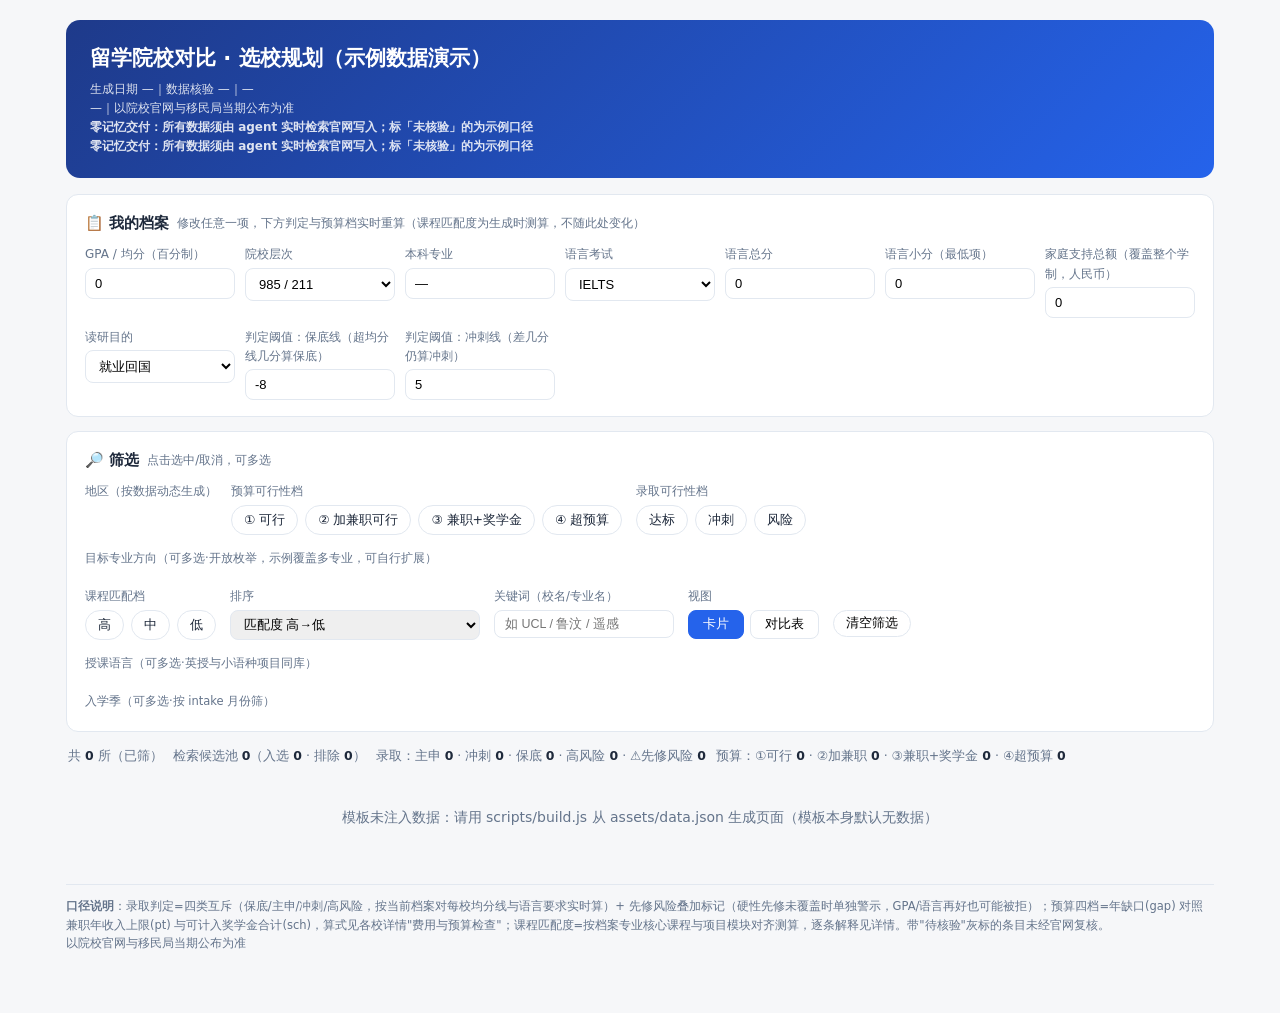
==== assets/template.html @ 56c284ad "Initial release: study-abroad-planner skill (UAE reference case, static snapshot delivery)" ====
<!DOCTYPE html>
<html lang="zh-CN">
<head>
<meta charset="UTF-8">
<meta name="viewport" content="width=device-width, initial-scale=1.0">
<title>留学院校对比 · 选校规划</title>
<style>
:root{--bg:#f6f7f9;--card:#ffffff;--ink:#1e293b;--sub:#64748b;--line:#e2e8f0;--blue:#2563eb;--green:#16a34a;--amber:#d97706;--red:#dc2626;--orange:#ea580c;--gray:#6b7280}
*{box-sizing:border-box;margin:0;padding:0}
body{font-family:system-ui,-apple-system,"Segoe UI","Microsoft YaHei",sans-serif;background:var(--bg);color:var(--ink);font-size:14px;line-height:1.6}
.wrap{max-width:1180px;margin:0 auto;padding:20px 16px 60px}
header{background:linear-gradient(135deg,#1e3a8a,#2563eb);color:#fff;border-radius:14px;padding:22px 24px;margin-bottom:16px}
header h1{font-size:21px;margin-bottom:4px}
header .meta{font-size:12px;opacity:.85}
.badge{display:inline-block;padding:1px 8px;border-radius:99px;font-size:11.5px;font-weight:600;line-height:1.7;white-space:nowrap}
.b-green{background:#dcfce7;color:#15803d}.b-blue{background:#dbeafe;color:#1d4ed8}.b-amber{background:#fef3c7;color:#b45309}.b-red{background:#fee2e2;color:#b91c1c}.b-orange{background:#ffedd5;color:#c2410c}.b-gray{background:#f1f5f9;color:#475569}.b-navy{background:#e0e7ff;color:#3730a3}
.card{background:var(--card);border:1px solid var(--line);border-radius:12px;padding:16px 18px;margin-bottom:14px}
h2{font-size:15px;margin-bottom:10px;display:flex;align-items:center;gap:8px}
h2 .hint{font-weight:400;font-size:12px;color:var(--sub)}
.grid{display:grid;gap:12px}
.pg{display:grid;grid-template-columns:repeat(auto-fit,minmax(150px,1fr));gap:10px}
.pg label{font-size:12px;color:var(--sub);display:block;margin-bottom:3px}
.pg input,.pg select{width:100%;padding:7px 9px;border:1px solid var(--line);border-radius:8px;font-size:13px;background:#fff}
.chips{display:flex;flex-wrap:wrap;gap:7px}
.chip{padding:4px 12px;border-radius:99px;border:1px solid var(--line);background:#fff;cursor:pointer;font-size:12.5px;user-select:none}
.chip.on{background:var(--blue);border-color:var(--blue);color:#fff}
.frow{display:flex;flex-wrap:wrap;gap:14px;align-items:flex-start}
.fblock{min-width:130px}
.fblock .fl{font-size:11.5px;color:var(--sub);margin-bottom:5px}
select.sort{padding:6px 9px;border:1px solid var(--line);border-radius:8px;font-size:12.5px}
input.q{padding:6px 10px;border:1px solid var(--line);border-radius:8px;font-size:12.5px;width:180px}
.stats{display:flex;flex-wrap:wrap;gap:10px;font-size:12.5px;color:var(--sub);margin:10px 2px}
.stats b{color:var(--ink)}
.sch{border:1px solid var(--line);border-radius:12px;background:#fff;margin-bottom:14px;overflow:hidden}
.sch-h{padding:14px 18px;cursor:pointer}
.sch-h:hover{background:#f8fafc}
.sch-top{display:flex;justify-content:space-between;align-items:flex-start;gap:10px}
.sch-name{font-size:15.5px;font-weight:700}
.sch-name .en{font-weight:400;font-size:12px;color:var(--sub);margin-left:6px}
.sch-prog{font-size:13px;color:#334155;margin-top:2px}
.sch-prog .en{color:var(--sub);font-size:12px}
.sch-badges{display:flex;flex-wrap:wrap;gap:6px;margin-top:8px;align-items:center}
.sch-facts{display:flex;flex-wrap:wrap;gap:8px 18px;margin-top:10px;font-size:12.5px;color:#475569}
.sch-facts b{color:var(--ink);font-weight:600}
.qs{font-size:11px;font-weight:700;background:#1e3a8a;color:#fff;border-radius:6px;padding:2px 7px;white-space:nowrap}
.warn-verify{font-size:11px;color:var(--gray);border:1px dashed var(--gray);border-radius:6px;padding:1px 7px}
.lnk{font-size:11.5px;color:var(--blue);text-decoration:none;border:1px solid #bfdbfe;border-radius:6px;padding:1px 7px;margin:2px 4px 2px 0;display:inline-block;background:#eff6ff;white-space:nowrap}
.lnk:hover{background:#dbeafe}
.srcmark{font-size:10.5px;color:#1d4ed8;background:#dbeafe;border-radius:4px;padding:0 4px;text-decoration:none;vertical-align:super}
.srcmark:hover{background:#bfdbfe}
.sch-d{display:none;border-top:1px solid var(--line);padding:6px 18px 16px;background:#fcfcfd}
.sch.open .sch-d{display:block}
.dsec{margin-top:12px}
.dsec h4{font-size:13px;color:var(--blue);margin-bottom:6px;padding-left:8px;border-left:3px solid var(--blue)}
.dsec ul{padding-left:18px;font-size:13px}
.dsec ul li{margin:3px 0}
.dsec p{font-size:13px}
.kv{display:grid;grid-template-columns:110px 1fr;gap:4px 10px;font-size:13px}
.kv .k{color:var(--sub)}
.match-line{font-size:12.5px;padding:4px 0;border-bottom:1px dashed var(--line)}
.match-line .t{display:inline-block;width:44px;font-weight:600}
.t-core{color:var(--green)}.t-bonus{color:var(--blue)}.t-gap{color:var(--red)}
.calc{background:#f8fafc;border:1px solid var(--line);border-radius:8px;padding:8px 12px;font-size:12.5px;font-family:ui-monospace,Consolas,monospace}
table.cmp{width:100%;border-collapse:collapse;font-size:12.5px;background:#fff}
table.cmp th,table.cmp td{border:1px solid var(--line);padding:7px 9px;text-align:left;vertical-align:top}
table.cmp th{background:#f1f5f9;font-size:12px;white-space:nowrap}
table.cmp tr:hover td{background:#f8fafc}
footer{margin-top:26px;font-size:11.5px;color:var(--sub);border-top:1px solid var(--line);padding-top:12px}
.viewbtns{display:flex;gap:6px}
.viewbtns button{padding:5px 14px;border:1px solid var(--line);background:#fff;border-radius:8px;cursor:pointer;font-size:12.5px}
.viewbtns button.on{background:var(--blue);color:#fff;border-color:var(--blue)}
#tblView{display:none}
.empty{padding:30px;text-align:center;color:var(--sub)}
@media print{.sch-d{display:block!important}.chips,.viewbtns,.pg{display:none}}
</style>
</head>
<body>
<div class="wrap">

<header>
  <h1>留学院校对比 · 选校规划（示例数据演示）</h1>
  <div class="meta" id="metaLine"></div>
</header>

<!-- ═══ 我的档案（可编辑，改完实时重算判定） ═══ -->
<div class="card">
  <h2>📋 我的档案 <span class="hint">修改任意一项，下方判定与预算档实时重算（课程匹配度为生成时测算，不随此处变化）</span></h2>
  <div class="pg">
    <div><label>GPA / 均分（百分制）</label><input type="number" id="fGpa" step="0.5"></div>
    <div><label>院校层次</label><select id="fTier"><option value="tier1">985 / 211</option><option value="tier2">双非 / 普通本科</option></select></div>
    <div><label>本科专业</label><input id="fMajor"></div>
    <div><label>语言考试</label><select id="fLangTest"><option>IELTS</option><option>TOEFL</option></select></div>
    <div><label>语言总分</label><input type="number" id="fLang" step="0.5"></div>
    <div><label>语言小分（最低项）</label><input type="number" id="fLangMin" step="0.5"></div>
    <div><label>家庭支持总额（覆盖整个学制，人民币）</label><input type="number" id="fBudget" step="10000"></div>
    <div><label>读研目的</label><select id="fGoal"><option>就业回国</option><option>留当地工作</option><option>移民</option><option>读博跳板</option></select></div>
  </div>
</div>

<!-- ═══ 筛选器 ═══ -->
<div class="card">
  <h2>🔎 筛选 <span class="hint">点击选中/取消，可多选</span></h2>
  <div class="frow">
    <div class="fblock"><div class="fl">地区（按数据动态生成）</div><div class="chips" id="cRegion"></div></div>
    <div class="fblock"><div class="fl">预算可行性档</div><div class="chips" id="cBudget"></div></div>
    <div class="fblock"><div class="fl">录取可行性档</div><div class="chips" id="cAdmit"></div></div>
    <div class="fblock" style="flex:1 1 100%"><div class="fl">目标专业方向（可多选·开放枚举，示例覆盖多专业，可自行扩展）</div><div class="chips" id="cField"></div></div>
    <div class="fblock"><div class="fl">课程匹配档</div><div class="chips" id="cMatch"></div></div>
    <div class="fblock"><div class="fl">排序</div>
      <select class="sort" id="fSort">
        <option value="match">匹配度 高→低</option>
        <option value="admit">志愿顺序 保底→主申→冲刺→高风险</option>
        <option value="budget">预算档 ①→④（省钱优先）</option>
        <option value="cost">全学制总花费 低→高</option>
        <option value="qs">QS 排名 高→低</option>
        <option value="pt">兼职收入上限 高→低</option>
        <option value="sch">可计入奖学金上限 高→低</option>
      </select>
    </div>
    <div class="fblock"><div class="fl">关键词（校名/专业名）</div><input class="q" id="fQ" placeholder="如 UCL / 鲁汶 / 遥感"></div>
    <div class="fblock"><div class="fl">视图</div><div class="viewbtns"><button id="vCard" class="on">卡片</button><button id="vTable">对比表</button></div></div>
    <div class="fblock"><div class="fl">&nbsp;</div><button class="chip" id="fReset">清空筛选</button></div>
  </div>
</div>

<div class="stats" id="stats"></div>

<!-- ═══ 卡片视图 ═══ -->
<div id="cardView"></div>
<!-- ═══ 表格视图 ═══ -->
<div id="tblView" style="overflow-x:auto"></div>
<!-- ═══ 排除清单（穷举留痕，回答"为什么没有 XX 学校"）═══ -->
<div class="card" id="exclCard" style="display:none;margin-top:14px">
  <h2>🚫 排除清单（<span id="exclCount">0</span> 条）<span class="hint">穷举检索中已核验但不符合条件的项目 —— 逐条给出理由与官方来源，回答「为什么没有 XX 学校 / XX 专业」</span>
    <button class="chip" id="exclToggle" style="float:right;margin-left:8px">收起</button></h2>
  <div id="exclBody" style="overflow-x:auto"></div>
</div>

<footer id="foot"></footer>
</div>

<script>
/* ══════════════════════════════════════════════════════════════
   模板使用说明（study-abroad-planner 技能）：
   1. 只需替换下方 PROFILE 与 DATA 两个常量（META 视情况更新）。
   2. DATA 元素结构见技能 references/data-schema.md，字段名不可改。
   3. match.score / match.tier / match.explanations 由生成方按
      course-matching.md 规则算好后写入，本页不重算。
   4. 录取三档判定、预算四档判定由本页 JS 按 data-schema.md 规则
      实时重算，字段缺失会静默跳过该条判定，生成时务必填全。
   ══════════════════════════════════════════════════════════════ */
</script>

<!-- ② 数据载荷占位块（build.js 注入生成；与说明块相互独立） -->
<script id="payload" type="application/json">{}</script>
<script>
/* ═══ 数据由 scripts/build.js 注入到上面的 #payload ═══
   模板本身不含任何数据（DATA 默认为空数组），避免"照抄旧数据"和"脚本锚点依赖"两类问题。
   build.js 会在注入前自行校验：data 非空、必填字段完整、verifiedDate 齐备、链接覆盖。   */
const P = (function(){try{return JSON.parse(document.getElementById('payload').textContent||'{}')}catch(e){return{}}})();
const META = Object.assign({
  generatedDate:'—', verifiedDateRange:'—', fxNote:'—', qsNote:'—',
  disclaimer:'以院校官网与移民局当期公布为准',
  zeroMemoryPolicy:'零记忆交付：所有数据须由 agent 实时检索官网写入；标「未核验」的为示例口径'
}, P.meta||{});
const PROFILE = Object.assign({
  name:'—', gpa:{value:0,scale:'百分制加权',schoolTier:'tier1'}, major:'—',
  language:{test:'IELTS',overall:0,min:0}, budget:{cnyTotal:0}, goal:'就业回国'
}, P.profile||{});
const DATA = P.data || [];
const SCHOOL_LINKS = P.schoolLinks || {};
const REGION_LINKS = P.regionLinks || {};
const EXCLUSIONS = P.exclusions || [];
function linksHTML(d){const L=SCHOOL_LINKS[d.id]||{};const R=REGION_LINKS[d.region]||[];
  const a=[];if(L.program)a.push(`<a class="lnk" target="_blank" rel="noopener" onclick="event.stopPropagation()" href="${esc(L.program)}">专业官网 ↗</a>`);
  if(L.admissions)a.push(`<a class="lnk" target="_blank" rel="noopener" onclick="event.stopPropagation()" href="${esc(L.admissions)}">招生入口 ↗</a>`);
  const r=R.map(x=>`<a class="lnk" target="_blank" rel="noopener" onclick="event.stopPropagation()" href="${esc(x[1])}">${esc(x[0])} ↗</a>`).join(" ");
  return a.join(" ")+(a.length&&r?"<br>":"")+r}

/* ═══ 判定规则（与 references/data-schema.md 口径一致） ═══ */
function langReq(s){const l=s.entryReq&&s.entryReq.language;if(!l)return null;
  if(PROFILE.language.test==="IELTS"&&l.ielts)return l.ielts;
  if(PROFILE.language.test==="TOEFL"&&l.toefl)return{overall:l.toefl.overall,min:l.toefl.overall?null:null};
  return l.ielts||null}
/* 判定阈值（可调）：均分线是"最低门槛"而非"录取线"，超线并不等于稳录。
   保底要超线更多才算稳，故 safeGap 默认 -8；用户偏好保守/激进时调整此常量即可。 */
/* 判定阈值：默认值可在 payload.meta.thresholds 覆盖，页面顶部也可手动调整
   safeGap = 超均分线多少分算「保底」；reachGap = 差多少分仍算「冲刺」 */
const TH=Object.assign({safeGap:-8,mainHi:0.5,reachGap:5,reachLang:1},(META.thresholds||{}));
function admitVerdict(s){const r=s.entryReq;if(!r||!r.gpaTier)return null;
  const line=parseFloat(PROFILE.gpa.schoolTier==="tier1"?r.gpaTier.tier1:r.gpaTier.tier2)||85;
  const gpaGap=line-PROFILE.gpa.value;
  const rq=langReq(s);let langGap=0;
  if(rq&&rq.overall!=null){langGap=Math.max(langGap,(rq.overall-PROFILE.language.overall));
    if(rq.min!=null)langGap=Math.max(langGap,rq.min-PROFILE.language.min)}
  let cls;
  if(gpaGap<=TH.safeGap&&langGap<=0)cls="保底";
  else if(gpaGap<=0&&langGap<=TH.mainHi)cls="主申";
  else if(gpaGap<=TH.reachGap||langGap<=TH.reachLang)cls="冲刺";
  else cls="高风险";
  const risk=(r.prereqHard===true)||((s.match&&s.match.explanations)||[]).some(e=>e.type==="先修风险");
  const star=(r.language&&r.language.langClass===true&&langGap>0&&langGap<=0.5);
  return{cls,risk,star,gpaLine:line,gpaGap,langGap}}
/* 预算口径：家庭支持通常是「总额」而不是「每年」——必须按学制年限折算全周期总花费。
   totalCost = (学费 + 生活费)/年 × 学制年数
   可计入收入 = 兼职年收入上限 × 学制年数 + 可计入奖学金
   gap = totalCost − 预算总额；四档按 gap 与「可计入收入」比较。
   兼容：若档案只给了 cnyPerYear，则按 总额 = cnyPerYear × 学制年数 折算。 */
function yearsOf(s){const m=String((s&&s.duration)||"").match(/(\d+(?:\.\d+)?)\s*年/);return m?parseFloat(m[1]):1}
function budgetCapOf(s){const bg=PROFILE.budget||{};
  if(bg.cnyTotal!=null&&bg.cnyTotal>0)return{budget:bg.cnyTotal,basis:"档案填写的家庭支持总额"};
  if(bg.cnyPerYear!=null&&bg.cnyPerYear>0)return{budget:Math.round(bg.cnyPerYear*yearsOf(s)),basis:"按 年预算 × 学制年数 折算"};
  return{budget:0,basis:"档案未填预算"}}
function budgetCalc(s){const per=(s.tuition?s.tuition.cny:0)+(s.livingCost?s.livingCost.cny:0);
  const yrs=s.years||yearsOf(s);
  const cost=Math.round(per*yrs);
  const cap=budgetCapOf(s);
  const gap=cost-cap.budget;
  const pt=(s.partTime?s.partTime.incomeYearCnyMax||0:0)*yrs;
  const sch=(s.scholarships||[]).filter(x=>x.countable).reduce((a,x)=>a+(x.amountCnyMax||0),0);
  let n;if(gap<=0)n=1;else if(gap<=pt)n=2;else if(gap<=pt+sch)n=3;else n=4;
  return{gap,pt,sch,n,per,yrs,cost,budget:cap.budget,basis:cap.basis}}
const B_LABEL={1:"① 可行",2:"② 加兼职可行",3:"③ 兼职+奖学金",4:"④ 超预算"};
const B_CLS={1:"b-green",2:"b-blue",3:"b-orange",4:"b-red"};
const A_CLS={"主申":"b-green","冲刺":"b-amber","保底":"b-blue","高风险":"b-red"};
const M_CLS={"高":"b-green","中":"b-amber","低":"b-gray"};

/* ═══ 筛选与渲染 ═══ */
const state={regions:new Set(),budget:new Set(),admit:new Set(),match:new Set(),field:new Set(),lang:new Set(),intake:new Set(),sort:"match",q:"",view:"card"};
function fieldOf(d){return d.field||"其他"}
/* 授课语言归并成粗类，便于筛选（英授 / 各小语种 / 双语或多语） */
function langGroup(d){
  const t=((d.entryReq||{}).teachingLanguage||"未标注");
  if(t==="英语")return "英语授课";
  if(t.indexOf("（")>=0||t.indexOf("+")>=0||t.indexOf("/")>=0)return "双语/多语授课";
  return t+"授课";}
function langOf(d){return (d.entryReq||{}).teachingLanguage||"未标注"}
function esc(s){return String(s==null?"":s)}
function fmtWan(n){return n>=10000?(n/10000).toFixed(n%10000===0?0:1)+"万":n}
function costCny(s){return (s.tuition?s.tuition.cny:0)+(s.livingCost?s.livingCost.cny:0)}
/* 全学制总花费 = 年花费 × 学制年数（预算口径用这个，不用年花费） */
function totalCostCny(s){return Math.round(costCny(s)*yearsOf(s))}
function filtered(){
  let list=DATA.map(d=>{const a=admitVerdict(d),b=budgetCalc(d);return{d,a,b}});
  if(state.regions.size)list=list.filter(x=>state.regions.has(x.d.region));
  if(state.budget.size)list=list.filter(x=>state.budget.has(x.b.n));
  if(state.admit.size)list=list.filter(x=>x.a&&state.admit.has(x.a.cls));
  if(state.match.size)list=list.filter(x=>state.match.has(x.d.match.tier));
  if(state.field.size)list=list.filter(x=>state.field.has(fieldOf(x.d)));
  if(state.lang.size)list=list.filter(x=>state.lang.has(langGroup(x.d)));
  if(state.intake.size)list=list.filter(x=>(x.d.intake||[]).some(m=>state.intake.has(m)));
  if(state.q){const q=state.q.toLowerCase();list=list.filter(x=>(x.d.school+x.d.schoolEn+x.d.program+x.d.programCn+(x.d.region||"")).toLowerCase().includes(q))}
  const A_ORD={"保底":0,"主申":1,"冲刺":2,"高风险":3};
  const cmp={"match":(a,b)=>b.d.match.score-a.d.match.score,
    "admit":(a,b)=>(A_ORD[a.a?a.a.cls:"高风险"]-A_ORD[b.a?b.a.cls:"高风险"])||(b.d.match.score-a.d.match.score),
    "budget":(a,b)=>a.b.n-b.b.n||(totalCostCny(a.d)-totalCostCny(b.d)),
    "cost":(a,b)=>totalCostCny(a.d)-totalCostCny(b.d),
    "qs":(a,b)=>a.d.qsRank-b.d.qsRank,
    "pt":(a,b)=>(b.d.partTime.incomeYearCnyMax||0)-(a.d.partTime.incomeYearCnyMax||0),
    "sch":(a,b)=>(b.d.scholarships||[]).filter(s=>s.countable).reduce((t,s)=>t+(s.amountCnyMax||0),0)-(a.d.scholarships||[]).filter(s=>s.countable).reduce((t,s)=>t+(s.amountCnyMax||0),0)};
  return list.sort(cmp[state.sort])}
function detailHTML(x){const d=x.d,a=x.a,b=x.b;const li=a=>a.map(t=>`<li>${esc(t)}</li>`).join("");
  const tl=d.timeline.map(t=>`<li><b>${esc(t.date)}</b>：${esc(t.event)}</li>`).join("");
  const ex=d.match.explanations.map(e=>`<div class="match-line"><span class="t t-${e.type==="核心"?"core":e.type==="加分"?"bonus":"gap"}">${esc(e.type)}</span>${esc(e.text)}</div>`).join("");
  const sch=d.scholarships.map(s=>`<li><b>${esc(s.name)}</b>：${esc(s.amount)}（上限约 ¥${fmtWan(s.amountCnyMax)}，${s.countable?"计入预算档③口径":"不计入——小概率全奖，仅作努力方向"}）<br><span style="color:var(--sub)">获取路径：${esc(s.effort)}</span></li>`).join("");
  const gapTxt=b.gap<=0?`缺口 ¥0（预算内）`:`缺口 ¥${fmtWan(b.gap)}`;
  return `
  <div class="dsec"><h4>研究生课程（${d.programCn}）</h4><ul>${li(d.curriculum)}</ul><p style="color:var(--sub);font-size:12px">${esc(d.department||"")} · 学制 ${esc(d.duration)} · 开学 ${esc((d.intake||[]).join("/"))}</p></div>
  <div class="dsec"><h4>申请要求</h4><div class="kv">
    <span class="k">入学时间</span><span><b>${esc((d.intake||[]).join(" / ")||"待核验")}</b> ｜ 学制 ${esc(d.duration)} ｜ 申请窗口见「申请时间线」</span>
    <span class="k">学位背景</span><span>${esc(d.entryReq.degree)}</span>
    <span class="k">均分线</span><span>985/211：${esc(d.entryReq.gpaTier.tier1)}｜双非：${esc(d.entryReq.gpaTier.tier2)} <span style="color:var(--sub)">${esc(d.entryReq.gpaTier.note||"")}</span></span>
    <span class="k">语言</span><span>${d.entryReq.language.ielts?`雅思 ${d.entryReq.language.ielts.overall}${d.entryReq.language.ielts.min!=null?"（小分 "+d.entryReq.language.ielts.min+"）":""}`:""}${d.entryReq.language.toefl?`｜托福 ${d.entryReq.language.toefl.overall}`:""}${d.entryReq.language.langClass?"｜可配语言班":""}｜<b>按当前档案：${a&&a.langGap>0?`差 ${a.langGap.toFixed(1)} 分`:"过线"}</b></span>
    <span class="k">GRE</span><span>${esc(d.entryReq.gre)}</span>
    <span class="k">授课语言</span><span><b>${esc(langOf(d))}</b>${d.entryReq.localLang?` ｜ 本地语言要求：${esc(d.entryReq.localLang.detail||'')}${d.entryReq.localLang.langSchool?'（提供语言班/预科路径）':''}`:''}</span>
    <span class="k">毕业语言要求</span><span>${d.graduationLang?`<b>${esc(d.graduationLang.req)}</b> ｜ ${esc(d.graduationLang.detail)}<br><span style="color:var(--sub)">${esc(d.graduationLang.note||"")}</span>`:"待核验"}</span>
    <span class="k">先修要求</span><span>${esc(d.entryReq.prereq)}</span>
    <span class="k">其他</span><span>${esc(d.entryReq.others)}</span></div></div>
  <div class="dsec"><h4>所在州/大区与属地要求（${esc(d.adminDivision||'—')}）</h4>
    ${(d.adminRules&&d.adminRules.length)?`<ul>${d.adminRules.map(r=>`<li>${esc(r).replace(/\*\*(.+?)\*\*/g,'<b>$1</b>')}</li>`).join('')}</ul>`:'<p style="color:var(--sub);font-size:12px">该地区未见州/大区层级差异；如为联邦制国家，需按 finding-schools.md 第十一节核验属地要求。</p>'}
    <p style="font-size:12px;color:var(--sub)">同一国家不同州/大区在学费档、授课语言、学历认证、移民州担保上可能不同——不要用国家级结论代替地方要求。</p></div>
  <div class="dsec"><h4>申请材料</h4><ul>${li(d.materials)}</ul></div>
  <div class="dsec"><h4>录取标准（学校按什么排）</h4><p>${esc(d.admissionLogic)}</p></div>
  <div class="dsec"><h4>申请时间线</h4><ul>${tl}</ul></div>
  <div class="dsec"><h4>课程匹配度：${d.match.score} 分（${esc(d.match.tier)}）</h4>${ex}</div>
  <div class="dsec"><h4>学生签证（中国学生）</h4><div class="kv">
    <span class="k">签证类型</span><span>${esc(d.visa.type)}</span>
    <span class="k">流程</span><span>${esc(d.visa.process)}</span>
    <span class="k">材料</span><span>${esc((d.visa.materials||[]).join("；"))}</span>
    <span class="k">费用/时长</span><span>${d.visa.cost?`${esc(d.visa.cost.currency)} ${esc(d.visa.cost.amount)}`:""} · ${esc(d.visa.processingTime)}</span></div></div>
  <div class="dsec"><h4>毕业去向与薪资</h4><div class="kv">
    <span class="k">方向</span><span>${esc((d.career.directions||[]).join("；"))}</span>
    <span class="k">典型雇主</span><span>${esc((d.career.employers||[]).join("；"))}</span>
    <span class="k">薪资</span><span>${esc(d.salary.amount)}（${esc(d.salary.cny)}）<span style="color:var(--sub)"> ${esc(d.salary.note)}</span></span>
    <span class="k">备注</span><span>${esc(d.career.note||"")}</span></div></div>
  <div class="dsec"><h4>工签 → 永居 → 入籍</h4><div class="kv">
    <span class="k">毕业后工签</span><span><b>${esc(d.workVisa.name)}（${esc(d.workVisa.duration)}）</b>${srcMark(d,'policy')}：${esc(d.workVisa.condition)}</span>
    <span class="k">永居</span><span>${esc(d.pr.years)}${srcMark(d,'policy')}；条件：${esc((d.pr.conditions||[]).join("；"))}</span>
    <span class="k">入籍</span><span>${esc(d.citizenship.years)}${srcMark(d,'policy')}；条件：${esc((d.citizenship.conditions||[]).join("；"))}</span></div></div>
  <div class="dsec"><h4>费用与预算检查（家庭支持总额 ¥${fmtWan(b.budget)}，整个学制口径）</h4>
    <div class="calc">① 年花费 = 学费 ¥${fmtWan(d.tuition.cny)}${srcMark(d,'fee')} + 生活 ¥${fmtWan(d.livingCost.cny)} = ¥${fmtWan(b.per)}/年
② 全学制总花费 = ¥${fmtWan(b.per)}/年 × ${b.yrs} 年 = ¥${fmtWan(b.cost)}
③ 预算来源：${esc(b.basis)} = ¥${fmtWan(b.budget)}
④ 总缺口 gap = ¥${fmtWan(b.cost)} − ¥${fmtWan(b.budget)} = ${gapTxt}
⑤ 全周期兼职收入上限 pt = ¥${fmtWan(d.partTime.incomeYearCnyMax||0)}/年 × ${b.yrs} 年 = ¥${fmtWan(b.pt)}（${esc(d.partTime.hours)}）
⑥ 可计入奖学金 sch = ¥${fmtWan(b.sch)}（仅 countable 条目合计）
→ 预算档：${B_LABEL[b.n]}（${b.n===1?"总额内可覆盖":b.n===2?"缺口 ≤ 兼职总收入":b.n===3?"缺口 ≤ 兼职总收入 + 奖学金":"缺口超出兼职+奖学金"}）</div>
    <p style="color:var(--sub);font-size:12px">${esc(d.livingCost.note||"")} ${esc(d.tuition.note||"")}　预算按「整个学制的总花费」判定，不是按年；若家里给的是每年额度，请在档案里改用「家庭支持总额」或直接换算成总额。</p></div>
  <div class="dsec"><h4>兼职</h4><p>${esc(d.partTime.hours)}｜时薪参考 ${esc(d.partTime.hourlyWage)}｜年收入上限 ¥${fmtWan(d.partTime.incomeYearCnyMax)}${srcMark(d,'policy')}<br><span style="color:var(--sub)">${esc(d.partTime.note)}</span></p></div>
  <div class="dsec"><h4>可以努力的奖学金/助学金${srcMark(d,'scholar')}</h4><ul>${sch}</ul></div>
  <div class="dsec"><h4>官方链接（可点开核对）</h4>${linksHTML(d)}
    <p style="font-size:12px;color:var(--sub);margin-top:6px">数据出处：${esc((d.sources||[]).join("；"))}｜核验日期 ${esc(d.verifiedDate)}</p>
    ${d.verified?`<p style="font-size:12px;color:#15803d;margin-top:4px"><b>✅ 本轮已实时核验</b>（抓取时间 ${esc(d.fetchedAt||'')}）：<ul style="margin:3px 0 0 16px">${(d.verifiedFields||[]).map(x=>`<li>${esc(x)}</li>`).join('')}</ul></p>`
      :`<p style="font-size:12px;color:var(--red);margin-top:4px"><b>⚠️ 未经实时核验（示例口径）</b>${d.unverifiedNote?'：'+esc(d.unverifiedNote):''}——使用时必须由 agent 实时检索官网替换。</p>`}</div>`}
function cardHTML(x){const d=x.d,a=x.a,b=x.b;
  const v=d.verified?"":` <span class="warn-verify">待核验</span>`;
  const aBadge=a?`<span class="badge ${A_CLS[a.cls]}">录取:${a.cls}（均分线 ${a.gpaLine}）</span>${a.risk?'<span class="badge b-orange">⚠先修风险</span>':""}${a.star?'<span class="badge b-amber">*可配语言班</span>':""}`:"";
  const bBadge=`<span class="badge ${B_CLS[b.n]}">预算:${B_LABEL[b.n]}</span>`;
  const mBadge=`<span class="badge ${M_CLS[d.match.tier]}">匹配:${esc(d.match.tier)} ${d.match.score}</span>`;
  const lBadge=`<span class="badge ${/^英语$/.test(langOf(d))?'b-gray':'b-orange'}">${esc(langOf(d))}</span>`;
  const iBadge=`<span class="badge b-blue">入学 ${esc((d.intake||[]).join(' / ')||'待核验')}</span>`;
  return `<div class="sch" data-id="${esc(d.id)}">
  <div class="sch-h">
    <div class="sch-top"><div>
      <div class="sch-name"><span class="qs">${d.qsRank>0?'QS '+d.qsRank:'QS 不适用'}</span> ${esc(d.school)}${v}<span class="en">${esc(d.schoolEn)}</span></div>
      <div class="sch-prog">${esc(d.programCn)} <span class="en">${esc(d.program)}</span></div>
    </div><div style="color:var(--sub);font-size:12px;white-space:nowrap;text-align:right">${esc(d.region)}<br>${esc(d.adminDivision||'')}</div></div>
    <div class="sch-badges">${aBadge}${bBadge}${mBadge}${lBadge}${iBadge}<span class="badge b-navy">${esc(d.duration)}</span></div>
    <div class="sch-facts">
      <span>学费 <b>${esc(d.tuition.currency)} ${d.tuition.amount.toLocaleString()}/${esc(d.tuition.per)}</b>（¥${fmtWan(d.tuition.cny)}）</span>
      <span>生活费 <b>¥${fmtWan(d.livingCost.cny)}/年</b></span>
      <span>全学制 <b>${b.yrs} 年 ¥${fmtWan(b.cost)}</b></span>
      <span>预算 <b>¥${fmtWan(b.budget)}</b>${b.gap>0?` <span style="color:var(--red)">差 ¥${fmtWan(b.gap)}</span>`:` <span style="color:var(--green)">够</span>`}</span>
      <span>语言 <b>雅思 ${d.entryReq.language.ielts?d.entryReq.language.ielts.overall+(d.entryReq.language.ielts.min!=null?"("+d.entryReq.language.ielts.min+")":""):"—"}</b></span>
      <span>入学 <b>${esc((d.intake||[]).join(' / '))}</b></span>
      <span>兼职上限 <b>¥${fmtWan(d.partTime.incomeYearCnyMax)}/年</b></span>
      <span>奖助学金 <b>${(d.scholarships&&d.scholarships.length)?d.scholarships.length+" 项 · 可计入 ¥"+fmtWan(d.scholarships.filter(s=>s.countable).reduce((t,s)=>t+(s.amountCnyMax||0),0)):"—"}</b></span>
      <span style="color:var(--sub)">${esc(d.subjectRank||"")}</span>
    </div>
    <div style="margin-top:8px">${linksHTML(d)}</div>
  </div>
  <div class="sch-d">${detailHTML(x)}</div>
</div>`}
function tableHTML(list){
  const rows=list.map(x=>{const d=x.d,a=x.a,b=x.b;
    return `<tr><td><b>${esc(d.school)}</b><br><span style="color:var(--sub);font-size:11.5px">${esc(d.schoolEn)}</span></td>
    <td>${esc(d.region)}<br><span class="qs" style="display:inline-block;margin-top:2px">${d.qsRank>0?'QS '+d.qsRank:'QS 不适用'}</span></td>
    <td><b>${esc(d.programCn)}</b><br><span style="color:var(--sub);font-size:11.5px">${esc(d.program)}</span></td>
    <td>${esc(langOf(d))}</td>
    <td>${esc((d.intake||[]).join('/'))}</td>
    <td>${esc(d.tuition.currency)} ${d.tuition.amount.toLocaleString()}/${esc(d.tuition.per)}<br>年 ¥${fmtWan(b.per)}<br><b>全学制 ${b.yrs} 年 ¥${fmtWan(b.cost)}</b>${b.gap>0?`<br><span style="color:var(--red);font-size:11.5px">差 ¥${fmtWan(b.gap)}</span>`:''}</td>
    <td>${(d.scholarships&&d.scholarships.length)?d.scholarships.length+" 项<br>可计入 ¥"+fmtWan(d.scholarships.filter(s=>s.countable).reduce((t,s)=>t+(s.amountCnyMax||0),0)):"—"}</td>
    <td>${(d.scholarships&&d.scholarships.length)?d.scholarships.length+" 项<br>可计入 ¥"+fmtWan(d.scholarships.filter(s=>s.countable).reduce((t,s)=>t+(s.amountCnyMax||0),0)):"—"}</td>
    <td>${d.entryReq.gpaTier.tier1} / ${d.entryReq.gpaTier.tier2}<br>雅思 ${d.entryReq.language.ielts?d.entryReq.language.ielts.overall+(d.entryReq.language.ielts.min!=null?"("+d.entryReq.language.ielts.min+")":""):"—"}</td>
    <td>${a?`<span class="badge ${A_CLS[a.cls]}">${a.cls}</span>${a.risk?"<br><span class='badge b-orange'>⚠先修风险</span>":""}`:""}</td>
    <td><span class="badge ${B_CLS[b.n]}">${B_LABEL[b.n]}</span></td>
    <td><span class="badge ${M_CLS[d.match.tier]}">${esc(d.match.tier)} ${d.match.score}</span></td>
    <td>${esc(d.workVisa.name)} ${esc(d.workVisa.duration)}<br><span style="color:var(--sub);font-size:11.5px">PR：${esc(d.pr.years)}</span></td>
    <td>${d.verified?"✓":"<span class='warn-verify'>待核验</span>"}</td></tr>`}).join("");
  return `<table class="cmp"><thead><tr><th>学校</th><th>地区</th><th>专业</th><th>授课语言</th><th>入学季</th><th>学费/全学制总花费</th><th>奖助学金</th><th>均分线/雅思</th><th>录取</th><th>预算档</th><th>匹配</th><th>工签/永居</th><th>核验</th></tr></thead><tbody>${rows}</tbody></table>`}
function render(){
  const list=filtered();
  const c1=list.filter(x=>x.b.n===1).length,c2=list.filter(x=>x.b.n===2).length,c3=list.filter(x=>x.b.n===3).length,c4=list.filter(x=>x.b.n===4).length;
  const ac=t=>list.filter(x=>x.a&&x.a.cls===t).length,nRisk=list.filter(x=>x.a&&x.a.risk).length;
  document.getElementById("stats").innerHTML=`<span>共 <b>${list.length}</b> 所（已筛）</span>`+`<span>检索候选池 <b>${DATA.length+EXCLUSIONS.length}</b>（入选 <b>${DATA.length}</b> · 排除 <b>${EXCLUSIONS.length}</b>）</span>`+`<span>录取：主申 <b>${ac("主申")}</b> · 冲刺 <b>${ac("冲刺")}</b> · 保底 <b>${ac("保底")}</b> · 高风险 <b>${ac("高风险")}</b> · ⚠先修风险 <b>${nRisk}</b></span><span>预算：①可行 <b>${c1}</b> · ②加兼职 <b>${c2}</b> · ③兼职+奖学金 <b>${c3}</b> · ④超预算 <b>${c4}</b></span>`;
  document.getElementById("cardView").innerHTML=list.length?list.map(cardHTML).join(""):(DATA.length?'<div class="empty">没有符合条件的院校——试试放宽筛选或调高预算</div>':'<div class="empty">模板未注入数据：请用 scripts/build.js 从 assets/data.json 生成页面（模板本身默认无数据）</div>');
  document.getElementById("tblView").innerHTML=tableHTML(list);
  document.getElementById("tblView").style.display=state.view==="table"?"block":"none";
  document.getElementById("cardView").style.display=state.view==="table"?"none":"block"}
/* ═══ chips 与事件 ═══ */
function chipHTML(val,on){return `<span class="chip${on?" on":""}" data-v="${esc(val)}">${esc(val)}</span>`}
function buildChips(){
  const regions=[...new Set(DATA.map(d=>d.region))];
  document.getElementById("cRegion").innerHTML=regions.map(r=>chipHTML(r,state.regions.has(r))).join("");
  [["① 可行",1],["② 加兼职可行",2],["③ 兼职+奖学金",3],["④ 超预算",4]].forEach(([t,n])=>{});
  document.getElementById("cBudget").innerHTML=[1,2,3,4].map(n=>chipHTML(B_LABEL[n],state.budget.has(n))).join("");
  document.getElementById("cAdmit").innerHTML=["达标","冲刺","风险"].map(t=>chipHTML(t,state.admit.has(t))).join("");
  document.getElementById("cMatch").innerHTML=["高","中","低"].map(t=>chipHTML(t,state.match.has(t))).join("");
  const fields=[...new Set(DATA.map(fieldOf))];
  document.getElementById("cField").innerHTML=fields.map(f=>chipHTML(f,state.field.has(f))).join("");
  let lb=document.getElementById("cLang");
  if(!lb){const host=document.getElementById("cField").closest(".fblock").parentNode;
    host.insertAdjacentHTML("beforeend",'<div class="fblock" style="flex:1 1 100%"><div class="fl">授课语言（可多选·英授与小语种项目同库）</div><div class="chips" id="cLang"></div></div>');
    lb=document.getElementById("cLang")}
  const langs=[...new Set(DATA.map(langGroup))];
  lb.innerHTML=langs.map(g=>chipHTML(g,state.lang.has(g))).join("");
  let ib=document.getElementById("cIntake");
  if(!ib){const host2=document.getElementById("cField").closest(".fblock").parentNode;
    host2.insertAdjacentHTML("beforeend",'<div class="fblock" style="flex:1 1 100%"><div class="fl">入学季（可多选·按 intake 月份筛）</div><div class="chips" id="cIntake"></div></div>');
    ib=document.getElementById("cIntake")}
  const intakes=[...new Set(DATA.flatMap(d=>d.intake||[]))].sort();
  ib.innerHTML=intakes.map(m=>chipHTML(m,state.intake.has(m))).join("")}
function bindChips(id,set){document.getElementById(id).addEventListener("click",e=>{
  const c=e.target.closest(".chip");if(!c)return;const v=c.dataset.v;
  set.has(v)?set.delete(v):set.add(v);buildChips();render()})}
function initProfile(){
  document.getElementById("fGpa").value=PROFILE.gpa.value;
  document.getElementById("fTier").value=PROFILE.gpa.schoolTier;
  document.getElementById("fMajor").value=PROFILE.major;
  document.getElementById("fLangTest").value=PROFILE.language.test;
  document.getElementById("fLang").value=PROFILE.language.overall;
  document.getElementById("fLangMin").value=PROFILE.language.min;
  document.getElementById("fBudget").value=(PROFILE.budget&&PROFILE.budget.cnyTotal!=null)?PROFILE.budget.cnyTotal:((PROFILE.budget&&PROFILE.budget.cnyPerYear)||0);
  document.getElementById("fGoal").value=PROFILE.goal}
function bindProfile(){[
  ["fGpa",v=>PROFILE.gpa.value=parseFloat(v)||0],
  ["fTier",v=>PROFILE.gpa.schoolTier=v],
  ["fMajor",v=>PROFILE.major=v],
  ["fLangTest",v=>PROFILE.language.test=v],
  ["fLang",v=>PROFILE.language.overall=parseFloat(v)||0],
  ["fLangMin",v=>PROFILE.language.min=parseFloat(v)||0],
  ["fBudget",v=>{const n=parseFloat(v)||0;PROFILE.budget.cnyTotal=n;PROFILE.budget.cnyPerYear=null;}],
  ["fGoal",v=>PROFILE.goal=v]
].forEach(([id,fn])=>{document.getElementById(id).addEventListener("change",e=>{fn(e.target.value);render()})})}
/* ═══ 阈值调节输入框（动态注入到档案卡，避免改动 HTML 骨架）═══ */
function injectThresholdInputs(){
  const goal=document.getElementById('fGoal');if(!goal)return;
  const row=goal.closest('div').parentNode;if(!row||document.getElementById('fSafeGap'))return;
  row.insertAdjacentHTML('beforeend',
    '<div><label>判定阈值：保底线（超均分线几分算保底）</label><input type="number" id="fSafeGap" step="1"></div>'+
    '<div><label>判定阈值：冲刺线（差几分仍算冲刺）</label><input type="number" id="fReachGap" step="1"></div>');
  document.getElementById('fSafeGap').value=TH.safeGap;
  document.getElementById('fReachGap').value=TH.reachGap;
  const bind=(id,fn)=>{document.getElementById(id).addEventListener('change',e=>{fn(e.target.value);render();renderActionPlan()})};
  bind('fSafeGap',v=>TH.safeGap=parseFloat(v)||-8);
  bind('fReachGap',v=>TH.reachGap=parseFloat(v)||5);
}

/* ═══ 行动清单：从 timeline 生成「未来 N 天我要做什么」（倒计时+勾选，勾选状态本地保存）═══ */
function planDone(){try{return JSON.parse(localStorage.getItem('sap_plan_done')||'{}')}catch(e){return{}}}
function planSet(k,v){const o=planDone();o[k]=v;try{localStorage.setItem('sap_plan_done',JSON.stringify(o))}catch(e){}}
function renderActionPlan(){
  const host=document.getElementById('stats');if(!host)return;
  let card=document.getElementById('planCard');
  if(!DATA.length){if(card)card.remove();return}
  if(!card){card=document.createElement('div');card.className='card';card.id='planCard';
    host.insertAdjacentElement('afterend',card)}
  const today=new Date(META.today||new Date().toISOString().slice(0,10));
  const win=parseInt(META.planWindowDays||120,10);
  const items=[];
  DATA.forEach(d=>(d.timeline||[]).forEach(t=>{
    const m=String(t.date||'').match(/(\d{4})-(\d{2})-(\d{2})/);
    if(!m)return;
    const dt=new Date(m[0]);const days=Math.round((dt-today)/864e5);
    if(days>=-3&&days<=win)items.push({key:d.id+'|'+t.date+'|'+t.event,days,date:m[0],school:d.school,prog:d.programCn,act:t.event,url:(SCHOOL_LINKS[d.id]||{}).program||''});
  }));
  items.sort((a,b)=>a.days-b.days);
  const extras=[['材料定稿（PS/CV/推荐信/成绩单）','主轮截止前 3 周','对照材料清单逐项勾选'],
                ['语言成绩到位（含小分）','递签前 4–6 个月','差 0.5 分也要尽早重考'],
                ['资金证明准备','递签前 1–2 个月','按官方月标准，勿用中介数字']];
  const done=planDone();
  const rows=items.slice(0,10).map(it=>{
    const k=it.key;const ok=!!done[k];
    const cls=ok?'b-green':it.days<=14?'b-red':it.days<=45?'b-orange':'b-blue';
    const txt=it.days<0?('已过 '+(-it.days)+' 天'):(it.days===0?'就是今天':('剩 '+it.days+' 天'));
    return `<tr><td><input type="checkbox" data-plan="${esc(k)}" ${ok?'checked':''}></td>
      <td><b>${esc(it.school)}</b><br><span style="color:var(--sub);font-size:11.5px">${esc(it.prog)}</span></td>
      <td>${esc(it.act)}</td><td>${esc(it.date)}</td><td><span class="badge ${cls}">${txt}</span></td>
      <td>${it.url?`<a class="lnk" target="_blank" rel="noopener" href="${esc(it.url)}">官网 ↗</a>`:''}</td></tr>`}).join('');
  card.innerHTML=`<h2>🗓️ 行动清单 <span class="hint">从各校时间线自动生成，未来 ${win} 天内共 ${items.length} 个节点；勾选后本地保存</span></h2>
    ${items.length?`<table class="cmp"><thead><tr><th style="width:34px">✓</th><th>学校 / 项目</th><th>事项</th><th>日期</th><th>倒计时</th><th>入口</th></tr></thead><tbody>${rows}</tbody></table>`
      :'<p style="font-size:13px;color:var(--sub)">当前数据里没有可解析的绝对日期节点（时间线多为「10 月」「次年 3 月」这类相对表述）——请对照上表官网时间，或在校档案里补充具体日期。</p>'}
    <div style="margin-top:10px;font-size:12.5px;color:var(--sub)"><b>通用待办：</b>${extras.map(e=>`${esc(e[0])}（${esc(e[1])}）`).join(' ｜ ')}</div>`;
  card.querySelectorAll('input[data-plan]').forEach(cb=>cb.addEventListener('change',()=>{
    planSet(cb.dataset.plan,cb.checked);renderActionPlan()}));
}

/* ═══ 关键数字溯源角标：点击直达官方页 ═══ */
function srcMark(d,kind){
  const L=SCHOOL_LINKS[d.id]||{},R=REGION_LINKS[d.region]||[];
  let url=L.program||'';
  if(kind==='policy'||kind==='visa'){const h=R.find(x=>/签证|居留|工作|永居|入籍|学生/.test(x[0]));if(h)url=h[1]}
  if(kind==='scholar'){const h=R.find(x=>/奖学金|资助/.test(x[0]));if(h)url=h[1]}
  if(!url)return '';
  return ` <a class="srcmark" target="_blank" rel="noopener" onclick="event.stopPropagation()" href="${esc(url)}" title="点击直达官方页面核对">源</a>`;
}

function renderExclusions(){
  const card=document.getElementById('exclCard'),body=document.getElementById('exclBody');
  if(!card)return;
  if(!EXCLUSIONS.length){card.style.display='none';return}
  card.style.display='block';
  const cnt=document.getElementById('exclCount'); if(cnt)cnt.innerHTML=EXCLUSIONS.length;
  // 来源可能是单条链接，也可能是「多条 URL + 说明文字」——逐条抽出 URL 生成可点链接，其余按文字渲染
  const srcHTML=t=>{ if(!t)return '<span style="color:var(--sub)">—</span>';
    const urls=t.match(/https?:\/\/[^\s；;）)]+/g)||[];
    const label=t.replace(/https?:\/\/[^\s；;）)]+/g,'').replace(/[；;]\s*$/,'').trim();
    const links=urls.map((u,i)=>`<a class="lnk" target="_blank" rel="noopener" href="${esc(u)}">来源${urls.length>1?(i+1):''} ↗</a>`).join(' ');
    const text=label?`<div style="font-size:11.5px;color:var(--sub);margin-top:3px">${esc(label)}</div>`:'';
    return links+text};
  // 理由可能含换行与「待核验」等标记，拆句渲染更易读
  const reasonHTML=r=>String(r||'').split(/\n+/).filter(Boolean)
    .map(line=>`<div style="margin-bottom:3px">${esc(line).replace(/待核验/g,'<b style="color:var(--orange)">待核验</b>').replace(/\*\*(.+?)\*\*/g,'<b>$1</b>')}</div>`).join('');
  const rows=EXCLUSIONS.map(e=>`<tr>
    <td><b>${esc(e.school)}</b></td>
    <td>${esc(e.program||'')}</td>
    <td>${esc(e.region||'')}</td>
    <td style="min-width:260px">${reasonHTML(e.reason)}</td>
    <td style="min-width:150px">${srcHTML(e.source)}</td>
    <td style="white-space:nowrap">${esc(e.checkedDate||'')}</td></tr>`).join('');
  // 按理由关键词归类，先给「为什么被排除」的总览
  const CATS=[['语言','语言不符（非英语/需本地语）'],['先修','硬性先修缺失'],['均分','均分/绩点差距过大'],
              ['学费','学费超预算'],['停招','项目停招/暂停'],['方向','专业方向不符'],['核验','来源待核验/未取得官方页']];
  const buckets=CATS.map(([k,label])=>({label,n:EXCLUSIONS.filter(e=>String(e.reason||'').includes(k)).length})).filter(b=>b.n);
  const noCat=EXCLUSIONS.length-buckets.reduce((a,b)=>a+b.n,0);
  const summary=buckets.map(b=>`<span class="badge b-gray">${esc(b.label)} ${b.n}</span>`).join(' ')
    +(noCat>0?` <span class="badge b-gray">其他原因 ${noCat}</span>`:'');
  body.innerHTML=`
    <div style="margin-bottom:8px;line-height:2">${summary}
      <span class="badge b-navy">排除 ${EXCLUSIONS.length} 条</span>
      <span class="badge b-navy">入选 ${DATA.length} 条</span>
      <span class="badge b-navy">候选池 ${EXCLUSIONS.length+DATA.length} 条</span></div>
    <table class="cmp"><thead><tr><th>学校</th><th>项目</th><th>地区</th><th>为什么排除（逐条理由）</th><th>官方来源</th><th>核验日期</th></tr></thead><tbody>${rows}</tbody></table>
    <p style="font-size:12px;color:var(--sub);margin-top:6px">共 ${EXCLUSIONS.length} 条，全部计入检索量、不隐藏。理由必须具体（语言不符 / 硬性先修缺失 / 均分差距过大 / 学费超预算 / 已停招 / 方向不符 / 未开设该学位），且能指到官方页面；「待核验」= 未取得官方页，不算核验过。被问「为什么没有 XX」时，先在此清单查证。</p>`}
function initMeta(){
  document.getElementById("metaLine").innerHTML=`生成日期 ${esc(META.generatedDate)}｜数据核验 ${esc(META.verifiedDateRange)}｜${esc(META.fxNote)}<br>${esc(META.qsNote)}｜${esc(META.disclaimer)}<br><b>${esc(META.zeroMemoryPolicy||"")}</b><br><b>${esc(META.zeroMemoryPolicy||"")}</b>`;
  document.getElementById("foot").innerHTML=`<b>口径说明</b>：录取判定=四类互斥（保底/主申/冲刺/高风险，按当前档案对每校均分线与语言要求实时算）+ 先修风险叠加标记（硬性先修未覆盖时单独警示，GPA/语言再好也可能被拒）；预算四档=年缺口(gap) 对照 兼职年收入上限(pt) 与可计入奖学金合计(sch)，算式见各校详情"费用与预算检查"；课程匹配度=按档案专业核心课程与项目模块对齐测算，逐条解释见详情。带"待核验"灰标的条目未经官网复核。<br>${esc(META.disclaimer)}`}
document.getElementById("cardView").addEventListener("click",e=>{
  const h=e.target.closest(".sch-h");if(!h)return;h.parentElement.classList.toggle("open")});
document.getElementById("vCard").addEventListener("click",()=>{state.view="card";document.getElementById("vCard").classList.add("on");document.getElementById("vTable").classList.remove("on");render()});
document.getElementById("vTable").addEventListener("click",()=>{state.view="table";document.getElementById("vTable").classList.add("on");document.getElementById("vCard").classList.remove("on");render()});
document.getElementById("fSort").addEventListener("change",e=>{state.sort=e.target.value;render()});
document.getElementById("fQ").addEventListener("input",e=>{state.q=e.target.value.trim();render()});
document.getElementById("fReset").addEventListener("click",()=>{state.regions.clear();state.budget.clear();state.admit.clear();state.match.clear();state.field.clear();state.lang.clear();state.intake.clear();state.q="";document.getElementById("fQ").value="";buildChips();render()});
{const t=document.getElementById("exclToggle");if(t)t.addEventListener("click",()=>{const b=document.getElementById("exclBody");const hide=b.style.display==="none";b.style.display=hide?"":"none";t.textContent=hide?"收起":"展开"})}
bindProfile();initProfile();buildChips();initMeta();injectThresholdInputs();renderExclusions();renderActionPlan();
bindChips("cRegion",state.regions);bindChips("cBudget",state.budget);bindChips("cAdmit",state.admit);bindChips("cMatch",state.match);bindChips("cField",state.field);bindChips("cLang",state.lang);bindChips("cIntake",state.intake);
render();
</script>
</body>
</html>
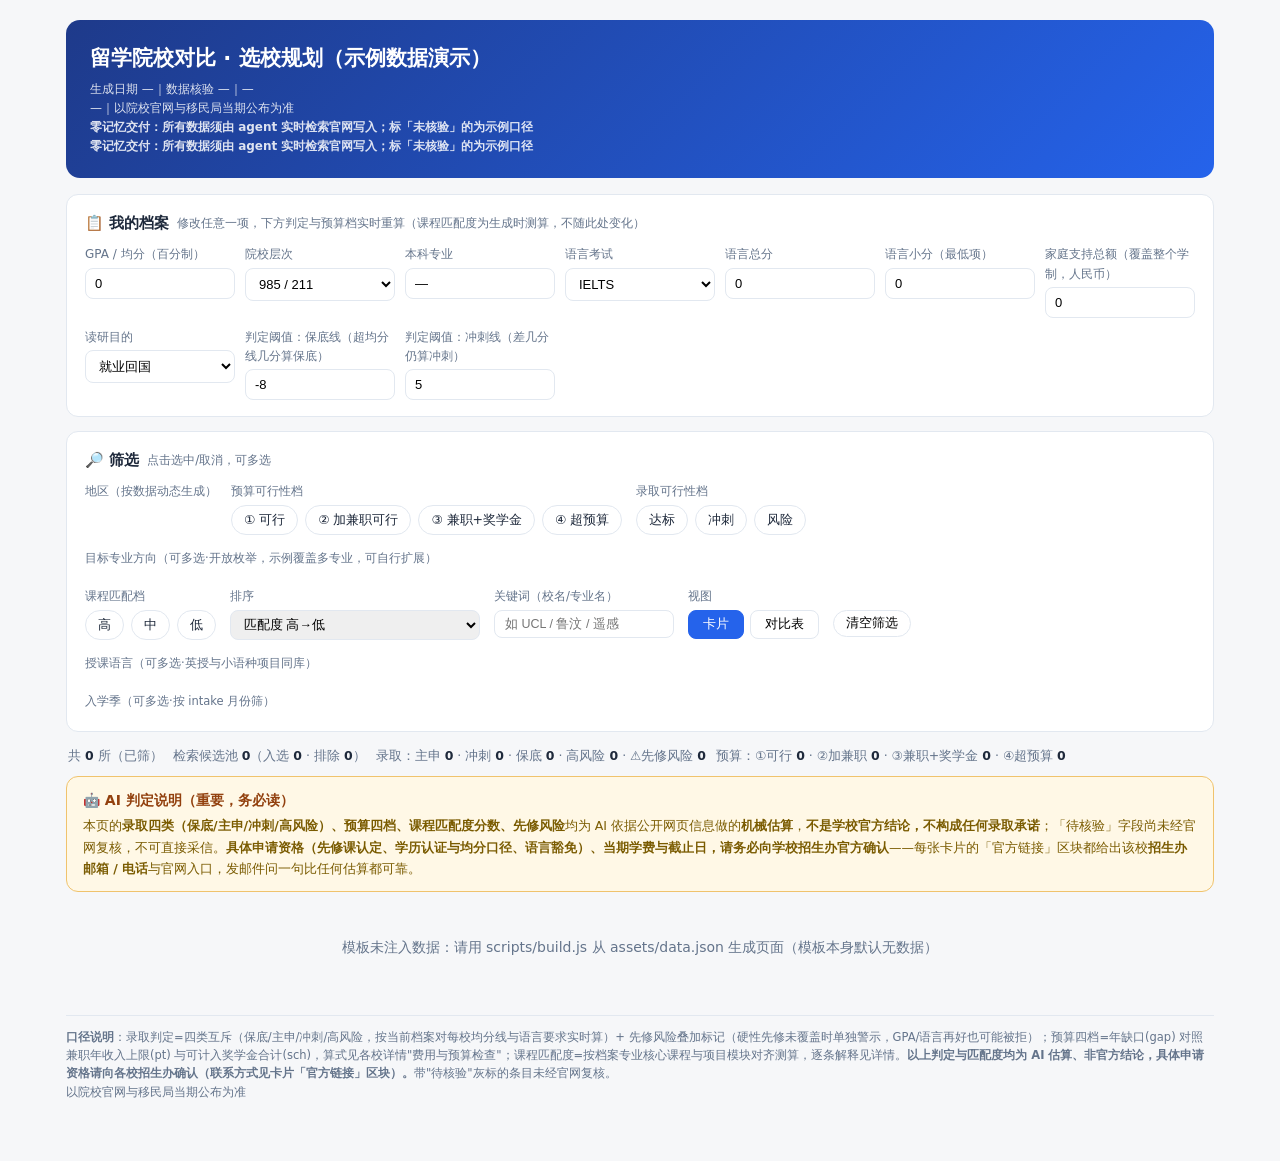
==== commit 79806c36: "feat: v1.1.0 多国任务搜索计划、24 项必查字段、反偷懒构建门禁 - SKILL.md A0 + finding-schools.md 8.0：多国任务先出书面收缩计划（硬约束过筛→保留国" ====
--- a/assets/template.html
+++ b/assets/template.html
@@ -125,6 +125,13 @@
 
 <div class="stats" id="stats"></div>
 
+<!-- ═══ AI 判定免责声明（静态渲染，无 JS 也可见）═══ -->
+<div class="card" style="border:1px solid #f0c36d;background:#fff8e6;padding:12px 16px">
+  <b style="color:#92400e">🤖 AI 判定说明（重要，务必读）</b>
+  <p style="font-size:12.5px;color:#7a5b00;margin-top:4px;line-height:1.7">
+    本页的<b>录取四类（保底/主申/冲刺/高风险）、预算四档、课程匹配度分数、先修风险</b>均为 AI 依据公开网页信息做的<b>机械估算</b>，<b>不是学校官方结论，不构成任何录取承诺</b>；「待核验」字段尚未经官网复核，不可直接采信。<b>具体申请资格（先修课认定、学历认证与均分口径、语言豁免）、当期学费与截止日，请务必向学校招生办官方确认</b>——每张卡片的「官方链接」区块都给出该校<b>招生办邮箱 / 电话</b>与官网入口，发邮件问一句比任何估算都可靠。</p>
+</div>
+
 <!-- ═══ 卡片视图 ═══ -->
 <div id="cardView"></div>
 <!-- ═══ 表格视图 ═══ -->
@@ -146,6 +153,8 @@
    2. DATA 元素结构见技能 references/data-schema.md，字段名不可改。
    3. match.score / match.tier / match.explanations 由生成方按
       course-matching.md 规则算好后写入，本页不重算。
+      bachelorBenchmark（本科对标）由本页渲染在课程匹配度区：
+      有 program/coreCourses/coverage 就完整展示，只有 note 则显示待核验。
    4. 录取三档判定、预算四档判定由本页 JS 按 data-schema.md 规则
       实时重算，字段缺失会静默跳过该条判定，生成时务必填全。
    ══════════════════════════════════════════════════════════════ */
@@ -174,6 +183,10 @@
 function linksHTML(d){const L=SCHOOL_LINKS[d.id]||{};const R=REGION_LINKS[d.region]||[];
   const a=[];if(L.program)a.push(`<a class="lnk" target="_blank" rel="noopener" onclick="event.stopPropagation()" href="${esc(L.program)}">专业官网 ↗</a>`);
   if(L.admissions)a.push(`<a class="lnk" target="_blank" rel="noopener" onclick="event.stopPropagation()" href="${esc(L.admissions)}">招生入口 ↗</a>`);
+  const K=L.contact||{};const c=[];
+  if(K.email)c.push(`<a class="lnk" href="mailto:${esc(K.email)}" onclick="event.stopPropagation()">✉ ${esc(K.email)}</a>`);
+  if(K.phone)c.push(`<span style="font-size:12px">☎ ${esc(K.phone)}</span>`);
+  if(c.length)a.push(`<span style="font-size:12px">联系招生办：${c.join("　")}${K.note?`（${esc(K.note)}）`:""}</span>`);
   const r=R.map(x=>`<a class="lnk" target="_blank" rel="noopener" onclick="event.stopPropagation()" href="${esc(x[1])}">${esc(x[0])} ↗</a>`).join(" ");
   return a.join(" ")+(a.length&&r?"<br>":"")+r}
 
@@ -262,6 +275,7 @@
 function detailHTML(x){const d=x.d,a=x.a,b=x.b;const li=a=>a.map(t=>`<li>${esc(t)}</li>`).join("");
   const tl=d.timeline.map(t=>`<li><b>${esc(t.date)}</b>：${esc(t.event)}</li>`).join("");
   const ex=d.match.explanations.map(e=>`<div class="match-line"><span class="t t-${e.type==="核心"?"core":e.type==="加分"?"bonus":"gap"}">${esc(e.type)}</span>${esc(e.text)}</div>`).join("");
+  const bb=d.bachelorBenchmark||{};const bbHTML=(()=>{const has=(bb.program)||(bb.coreCourses&&bb.coreCourses.length)||(bb.coverage);if(!has)return`<div class="match-line"><span class="t t-gap">本科对标</span>${esc(bb.note||"待核验：未取得该校同专业本科的官方课程结构页，取得后补覆盖率与校准")}</div>`;const seg=[];if(bb.program)seg.push(`对标本科：<b>${esc(bb.program)}</b>`);if(bb.url)seg.push(`<a href="${esc(bb.url)}" target="_blank">官方课程结构页</a>`);if(bb.coreCourses&&bb.coreCourses.length)seg.push(`对标核心课（${bb.coreCourses.length} 门）：${bb.coreCourses.map(esc).join("、")}`);if(bb.coverage)seg.push(`本科课程覆盖率：<b>${esc(bb.coverage)}</b>`);if(bb.fetchedAt)seg.push(`（取自 ${esc(bb.fetchedAt)}）`);return`<div class="match-line"><span class="t t-gap">本科对标</span>${seg.filter(Boolean).join(" ｜ ")}${bb.note?`<br><span style="color:var(--sub)">${esc(bb.note)}</span>`:""}</div>`})();
   const sch=d.scholarships.map(s=>`<li><b>${esc(s.name)}</b>：${esc(s.amount)}（上限约 ¥${fmtWan(s.amountCnyMax)}，${s.countable?"计入预算档③口径":"不计入——小概率全奖，仅作努力方向"}）<br><span style="color:var(--sub)">获取路径：${esc(s.effort)}</span></li>`).join("");
   const gapTxt=b.gap<=0?`缺口 ¥0（预算内）`:`缺口 ¥${fmtWan(b.gap)}`;
   return `
@@ -269,9 +283,11 @@
   <div class="dsec"><h4>申请要求</h4><div class="kv">
     <span class="k">入学时间</span><span><b>${esc((d.intake||[]).join(" / ")||"待核验")}</b> ｜ 学制 ${esc(d.duration)} ｜ 申请窗口见「申请时间线」</span>
     <span class="k">学位背景</span><span>${esc(d.entryReq.degree)}</span>
+    <span class="k">学分门槛</span><span>${(()=>{const cr=d.entryReq.creditReq;if(!cr)return"该项目无明示学分总量门槛（以招生办答复为准）";const pc=PROFILE.credits||{};const est=(pc.total!=null&&pc.hoursPerCredit)?Math.round(pc.total*pc.hoursPerCredit/((META.creditConversion||{}).hoursPerEcts||27)*10)/10:null;const ok=est!=null&&est>=(cr.ectsRequired||0);return `${cr.ectsRequired?cr.ectsRequired+' ECTS':'见官方说明'}（官方口径${cr.source?'，已核验':''}）｜${est!=null?`你的 ${pc.total} 学分 ≈ ${est} ECTS（AI 换算估算）→ ${ok?'<b>估算满足</b>':'<b style="color:var(--red)">估算不足</b>'}`:'档案未填 profile.credits'}｜换算与认定以校方答复为准${cr.note?'：'+esc(cr.note):''}`})()}</span>
     <span class="k">均分线</span><span>985/211：${esc(d.entryReq.gpaTier.tier1)}｜双非：${esc(d.entryReq.gpaTier.tier2)} <span style="color:var(--sub)">${esc(d.entryReq.gpaTier.note||"")}</span></span>
     <span class="k">语言</span><span>${d.entryReq.language.ielts?`雅思 ${d.entryReq.language.ielts.overall}${d.entryReq.language.ielts.min!=null?"（小分 "+d.entryReq.language.ielts.min+"）":""}`:""}${d.entryReq.language.toefl?`｜托福 ${d.entryReq.language.toefl.overall}`:""}${d.entryReq.language.langClass?"｜可配语言班":""}｜<b>按当前档案：${a&&a.langGap>0?`差 ${a.langGap.toFixed(1)} 分`:"过线"}</b></span>
     <span class="k">GRE</span><span>${esc(d.entryReq.gre)}</span>
+    <span class="k">工作经验</span><span>${(()=>{const w=d.entryReq.workExp;if(w===undefined)return'<span style="color:var(--red)">未调查（缺字段）</span>';if(w.required===true)return`<b style="color:var(--red)">必须有${w.years?'：'+esc(w.years):''}</b>${w.note?'｜'+esc(w.note):''}`;if(w.required===false)return`<b style="color:var(--green)">不要求（应届可申）</b>${w.note?'｜'+esc(w.note):''}`;return`<b style="color:var(--orange)">待核验</b>${w.note?'｜'+esc(w.note):''}`})()}</span>
     <span class="k">授课语言</span><span><b>${esc(langOf(d))}</b>${d.entryReq.localLang?` ｜ 本地语言要求：${esc(d.entryReq.localLang.detail||'')}${d.entryReq.localLang.langSchool?'（提供语言班/预科路径）':''}`:''}</span>
     <span class="k">毕业语言要求</span><span>${d.graduationLang?`<b>${esc(d.graduationLang.req)}</b> ｜ ${esc(d.graduationLang.detail)}<br><span style="color:var(--sub)">${esc(d.graduationLang.note||"")}</span>`:"待核验"}</span>
     <span class="k">先修要求</span><span>${esc(d.entryReq.prereq)}</span>
@@ -282,7 +298,7 @@
   <div class="dsec"><h4>申请材料</h4><ul>${li(d.materials)}</ul></div>
   <div class="dsec"><h4>录取标准（学校按什么排）</h4><p>${esc(d.admissionLogic)}</p></div>
   <div class="dsec"><h4>申请时间线</h4><ul>${tl}</ul></div>
-  <div class="dsec"><h4>课程匹配度：${d.match.score} 分（${esc(d.match.tier)}）</h4>${ex}</div>
+  <div class="dsec"><h4>课程匹配度：${d.match.score} 分（${esc(d.match.tier)}）</h4>${ex}${bbHTML}</div>
   <div class="dsec"><h4>学生签证（中国学生）</h4><div class="kv">
     <span class="k">签证类型</span><span>${esc(d.visa.type)}</span>
     <span class="k">流程</span><span>${esc(d.visa.process)}</span>
@@ -514,7 +530,7 @@
     <p style="font-size:12px;color:var(--sub);margin-top:6px">共 ${EXCLUSIONS.length} 条，全部计入检索量、不隐藏。理由必须具体（语言不符 / 硬性先修缺失 / 均分差距过大 / 学费超预算 / 已停招 / 方向不符 / 未开设该学位），且能指到官方页面；「待核验」= 未取得官方页，不算核验过。被问「为什么没有 XX」时，先在此清单查证。</p>`}
 function initMeta(){
   document.getElementById("metaLine").innerHTML=`生成日期 ${esc(META.generatedDate)}｜数据核验 ${esc(META.verifiedDateRange)}｜${esc(META.fxNote)}<br>${esc(META.qsNote)}｜${esc(META.disclaimer)}<br><b>${esc(META.zeroMemoryPolicy||"")}</b><br><b>${esc(META.zeroMemoryPolicy||"")}</b>`;
-  document.getElementById("foot").innerHTML=`<b>口径说明</b>：录取判定=四类互斥（保底/主申/冲刺/高风险，按当前档案对每校均分线与语言要求实时算）+ 先修风险叠加标记（硬性先修未覆盖时单独警示，GPA/语言再好也可能被拒）；预算四档=年缺口(gap) 对照 兼职年收入上限(pt) 与可计入奖学金合计(sch)，算式见各校详情"费用与预算检查"；课程匹配度=按档案专业核心课程与项目模块对齐测算，逐条解释见详情。带"待核验"灰标的条目未经官网复核。<br>${esc(META.disclaimer)}`}
+  document.getElementById("foot").innerHTML=`<b>口径说明</b>：录取判定=四类互斥（保底/主申/冲刺/高风险，按当前档案对每校均分线与语言要求实时算）+ 先修风险叠加标记（硬性先修未覆盖时单独警示，GPA/语言再好也可能被拒）；预算四档=年缺口(gap) 对照 兼职年收入上限(pt) 与可计入奖学金合计(sch)，算式见各校详情"费用与预算检查"；课程匹配度=按档案专业核心课程与项目模块对齐测算，逐条解释见详情。<b>以上判定与匹配度均为 AI 估算、非官方结论，具体申请资格请向各校招生办确认（联系方式见卡片「官方链接」区块）。</b>带"待核验"灰标的条目未经官网复核。<br>${esc(META.disclaimer)}`}
 document.getElementById("cardView").addEventListener("click",e=>{
   const h=e.target.closest(".sch-h");if(!h)return;h.parentElement.classList.toggle("open")});
 document.getElementById("vCard").addEventListener("click",()=>{state.view="card";document.getElementById("vCard").classList.add("on");document.getElementById("vTable").classList.remove("on");render()});
